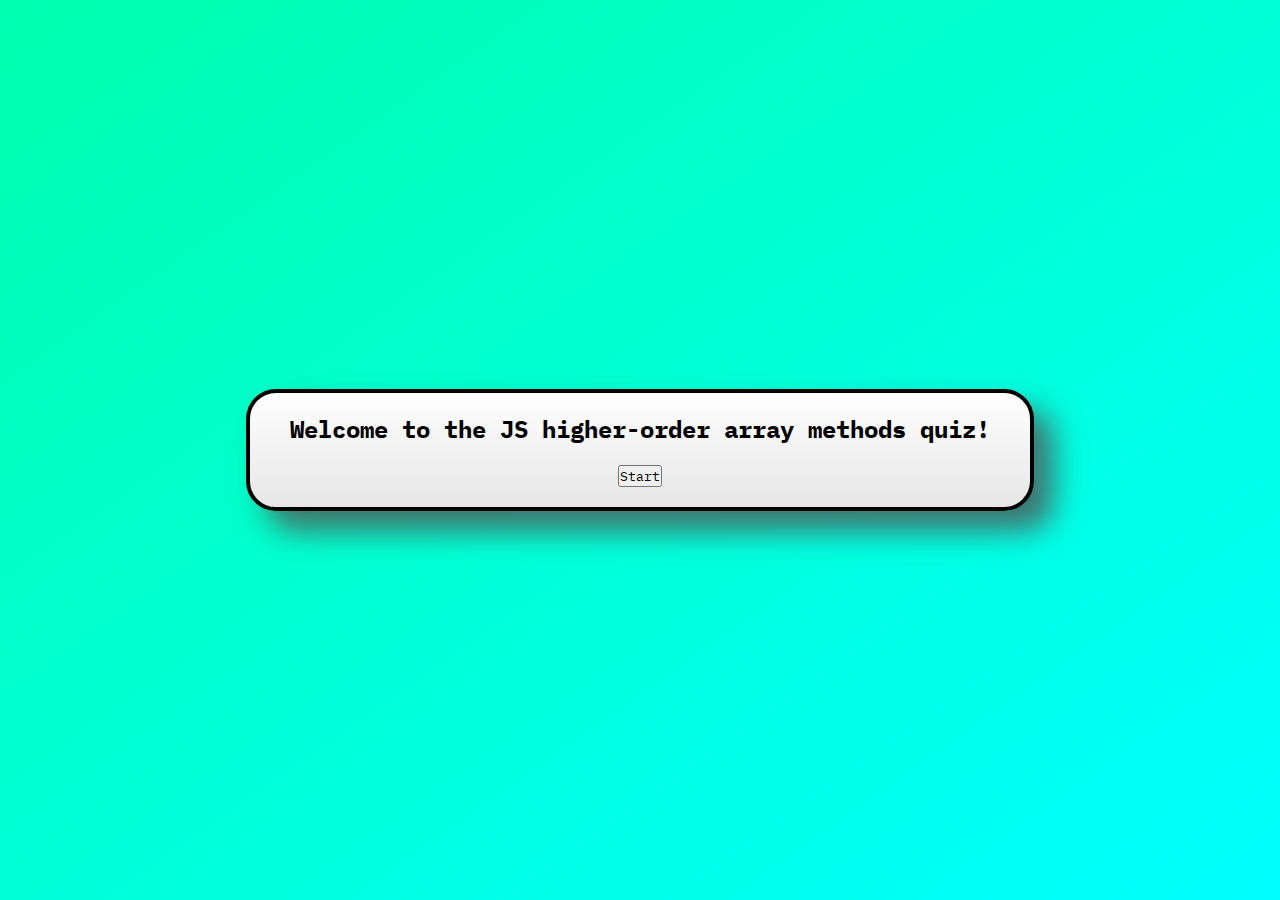
==== index.html @ bb8accd2 "edit styles and add questions" ====
<!DOCTYPE html>
<html lang="en">
<head>
  <meta charset="UTF-8">
  <meta http-equiv="X-UA-Compatible" content="IE=edge">
  <meta name="viewport" content="width=device-width, initial-scale=1.0">
  <title>Document</title>
  <link rel="stylesheet" href="./css/index.css">
  <link rel="preconnect" href="https://fonts.gstatic.com">
  <link href="https://fonts.googleapis.com/css2?family=Cousine:ital@0;1&family=IBM+Plex+Mono&display=swap" rel="stylesheet"> 
</head>
<body>

  <div class="container">

    <div class="start page">
      <h2>Welcome to the JS higher-order array methods quiz!</h2>
      <button class="start-button"><span>Start</span></button>
    </div>

    <div class="instructions page">
      <p>Lorem ipsum dolor sit amet consectetur adipisicing elit. Ducimus molestias nihil minima quas tempore aliquam harum maiores necessitatibus. Accusamus nam quis architecto harum voluptatum expedita eum vero repellendus provident neque?</p>
      <button class="begin-button"><span>Begin</span></button>
    </div>

    <div class="quiz page">
      <div class="question">
        <code class="question-input"></code>
      
        <svg xmlns="http://www.w3.org/2000/svg" class="icon icon-tabler icon-tabler-arrow-narrow-down" width="32" height="32" viewBox="0 0 24 24" stroke-width="2.0" stroke="#bbbbbb" fill="none" stroke-linecap="round" stroke-linejoin="round">
          <path stroke="none" d="M0 0h24v24H0z" fill="none"/>
          <line x1="12" y1="5" x2="12" y2="19" />
          <line x1="16" y1="15" x2="12" y2="19" />
          <line x1="8" y1="15" x2="12" y2="19" />
        </svg>
        
        <code class="question-method"></code>
        
        <svg xmlns="http://www.w3.org/2000/svg" class="icon icon-tabler icon-tabler-arrow-narrow-down" width="32" height="32" viewBox="0 0 24 24" stroke-width="2.0" stroke="#bbbbbb" fill="none" stroke-linecap="round" stroke-linejoin="round">
          <path stroke="none" d="M0 0h24v24H0z" fill="none"/>
          <line x1="12" y1="5" x2="12" y2="19" />
          <line x1="16" y1="15" x2="12" y2="19" />
          <line x1="8" y1="15" x2="12" y2="19" />
        </svg>

        <code class="question-output"></code>
      </div>

      <div class="answer-choices">
        <div class="answer-choice" id="choice-0">
          <code></code>
        </div>
        <div class="answer-choice" id="choice-1">
          <code></code>
        </div>
        <div class="answer-choice" id="choice-2">
          <code></code>
        </div>
        <div class="answer-choice" id="choice-3">
          <code></code>
        </div>
      </div>

      
      <button class="submit-button" disabled><span>Submit</span></button>

      <div class="timer">
        <span>10</span>
      </div>
    
    </div>

    <div class="results page">
      <h2>You scored <span class="total-score"></span> out of 7</h2>
      <button class="reset-button">Try again?</button>
    </div>

  <script type="module" src="./js/index.js"></script>
</body>
</html>
---- css/index.css ----
* {
  margin: 0;
  padding: 0;
  border: border-box;
  text-align: center;
  font-family: 'IBM Plex Mono', monospace;
}

body {
  display: -webkit-box;
  display: -ms-flexbox;
  display: flex;
  -webkit-box-align: center;
      -ms-flex-align: center;
          align-items: center;
  -webkit-box-pack: center;
      -ms-flex-pack: center;
          justify-content: center;
  -webkit-box-orient: vertical;
  -webkit-box-direction: normal;
      -ms-flex-direction: column;
          flex-direction: column;
  height: 100vh;
  background: -webkit-gradient(linear, left top, right bottom, from(#00ffae), to(cyan));
  background: linear-gradient(to right bottom, #00ffae, cyan);
}

.container {
  display: -webkit-box;
  display: -ms-flexbox;
  display: flex;
  -webkit-box-align: center;
      -ms-flex-align: center;
          align-items: center;
  -webkit-box-pack: center;
      -ms-flex-pack: center;
          justify-content: center;
  -webkit-box-orient: vertical;
  -webkit-box-direction: normal;
      -ms-flex-direction: column;
          flex-direction: column;
  border: 4px solid black;
  border-radius: 30px;
  background: -webkit-gradient(linear, left top, left bottom, from(white), to(#e7e6e6));
  background: linear-gradient(to bottom, white, #e7e6e6);
  -webkit-box-shadow: 20px 20px 30px rgba(81, 81, 81, 0.8);
          box-shadow: 20px 20px 30px rgba(81, 81, 81, 0.8);
  padding: 0px 30px;
  max-width: 720px;
  width: 80%;
}

.page {
  display: -webkit-box;
  display: -ms-flexbox;
  display: flex;
  -webkit-box-align: center;
      -ms-flex-align: center;
          align-items: center;
  -webkit-box-pack: center;
      -ms-flex-pack: center;
          justify-content: center;
  -webkit-box-orient: vertical;
  -webkit-box-direction: normal;
      -ms-flex-direction: column;
          flex-direction: column;
  width: 100%;
  padding: 20px;
}

.page button {
  margin-top: 20px;
}

.instructions {
  padding: 20px;
  display: none;
}

.quiz {
  display: none;
  -webkit-box-pack: space-evenly;
      -ms-flex-pack: space-evenly;
          justify-content: space-evenly;
  min-height: 80vh;
}

.results {
  display: none;
}

.answer-choices {
  display: -webkit-box;
  display: -ms-flexbox;
  display: flex;
  -webkit-box-align: center;
      -ms-flex-align: center;
          align-items: center;
  -webkit-box-pack: center;
      -ms-flex-pack: center;
          justify-content: center;
  -webkit-box-orient: vertical;
  -webkit-box-direction: normal;
      -ms-flex-direction: column;
          flex-direction: column;
  width: 100%;
}

.answer-choice {
  display: -webkit-box;
  display: -ms-flexbox;
  display: flex;
  -webkit-box-align: center;
      -ms-flex-align: center;
          align-items: center;
  -webkit-box-pack: center;
      -ms-flex-pack: center;
          justify-content: center;
  -webkit-box-orient: vertical;
  -webkit-box-direction: normal;
      -ms-flex-direction: column;
          flex-direction: column;
  min-height: 7vh;
  width: 80%;
  background-color: #c1ffe6;
  border: 2px solid black;
  -webkit-box-shadow: 3px 3px 3px #565656;
          box-shadow: 3px 3px 3px #565656;
  border-radius: 10px;
  margin-bottom: 15px;
  -webkit-transition: 0.12s;
  transition: 0.12s;
}

.choice-selected {
  background-color: #fcffa7;
  -webkit-transform: translate(-2px, -2px);
          transform: translate(-2px, -2px);
}

.choice-correct {
  background-color: #91ff73;
  -webkit-transform: translate(0px, 0px);
          transform: translate(0px, 0px);
}

.choice-incorrect {
  background-color: #fe8e8e;
  -webkit-transform: translate(0px, 0px);
          transform: translate(0px, 0px);
}

.question {
  display: -webkit-box;
  display: -ms-flexbox;
  display: flex;
  -webkit-box-align: center;
      -ms-flex-align: center;
          align-items: center;
  -webkit-box-pack: center;
      -ms-flex-pack: center;
          justify-content: center;
  -webkit-box-orient: vertical;
  -webkit-box-direction: normal;
      -ms-flex-direction: column;
          flex-direction: column;
  -webkit-box-pack: space-evenly;
      -ms-flex-pack: space-evenly;
          justify-content: space-evenly;
}

.question-input,
.question-method,
.question-output {
  margin: 4px 0px;
  font-size: 1.1rem;
}

.queried {
  font-size: 1.1rem;
}

code {
  background-color: rgba(208, 208, 208, 0);
  padding: 5px;
  font-size: 1.3rem;
  letter-spacing: 0.02rem;
}

@media (max-width: 628px) {
  .container {
    width: 99.5vw;
    padding: 0;
    margin: 0;
  }
  .page {
    padding: 0;
  }
}
/*# sourceMappingURL=index.css.map */
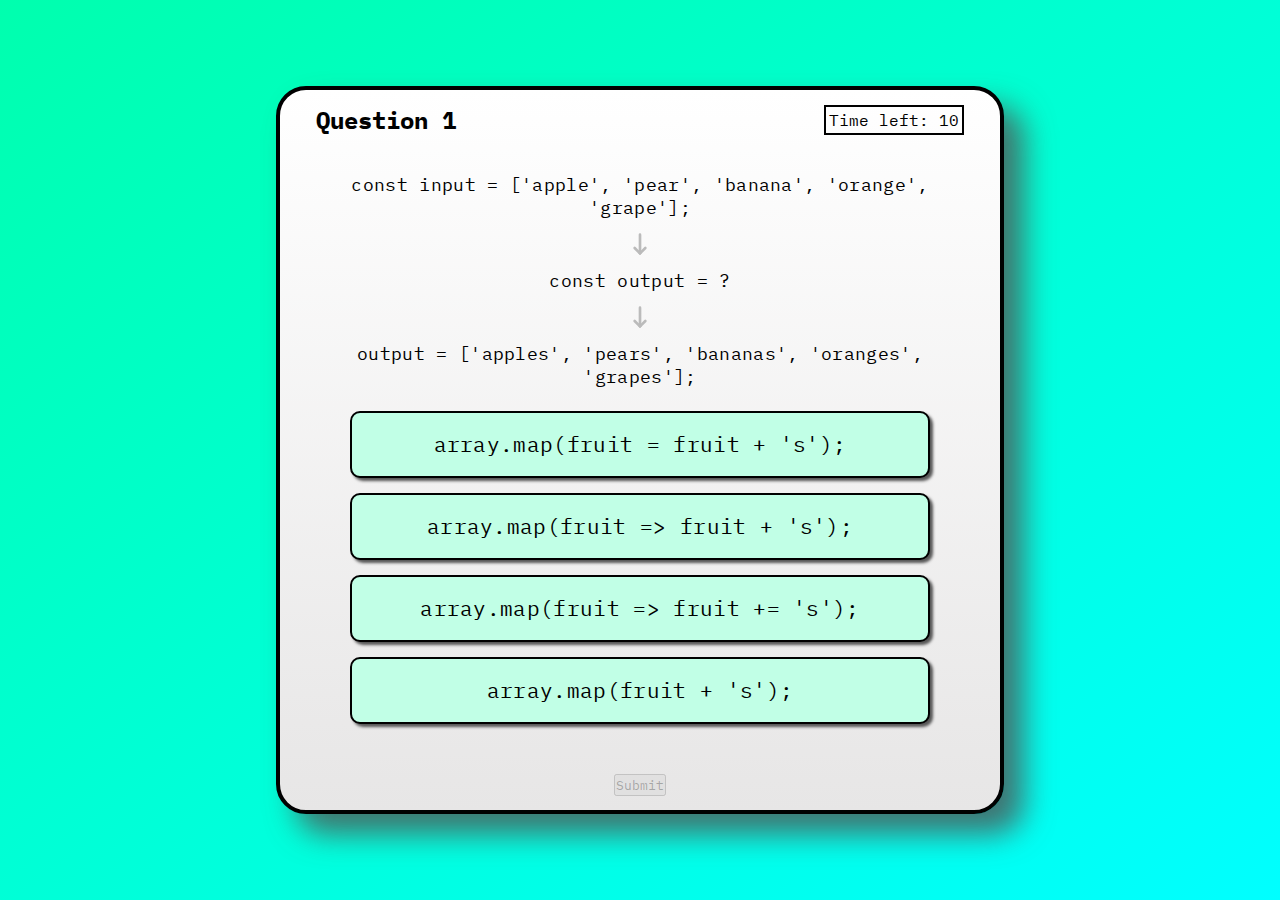
==== commit 00b63399: "add timer visualisation bar" ====
--- a/index.html
+++ b/index.html
@@ -24,6 +24,16 @@
     </div>
 
     <div class="quiz page">
+      <div class="question-info">
+        <h2>Question 1</h2>
+        
+        <div class="timer">
+          <p> Time left: <span class="timer-seconds">10</span></p>
+        </div>
+      </div>
+
+      <div class="timer-bar"></div>
+      
       <div class="question">
         <code class="question-input"></code>
       
@@ -64,10 +74,7 @@
       
       <button class="submit-button" disabled><span>Submit</span></button>
 
-      <div class="timer">
-        <span>10</span>
-      </div>
-    
+     
     </div>
 
     <div class="results page">
--- a/css/index.css
+++ b/css/index.css
@@ -45,7 +45,6 @@
   background: linear-gradient(to bottom, white, #e7e6e6);
   -webkit-box-shadow: 20px 20px 30px rgba(81, 81, 81, 0.8);
           box-shadow: 20px 20px 30px rgba(81, 81, 81, 0.8);
-  padding: 0px 30px;
   max-width: 720px;
   width: 80%;
 }
@@ -65,7 +64,6 @@
       -ms-flex-direction: column;
           flex-direction: column;
   width: 100%;
-  padding: 20px;
 }
 
 .page button {
@@ -87,6 +85,44 @@
 
 .results {
   display: none;
+}
+
+.question-info {
+  display: -webkit-box;
+  display: -ms-flexbox;
+  display: flex;
+  -webkit-box-align: center;
+      -ms-flex-align: center;
+          align-items: center;
+  -webkit-box-pack: center;
+      -ms-flex-pack: center;
+          justify-content: center;
+  -webkit-box-orient: vertical;
+  -webkit-box-direction: normal;
+      -ms-flex-direction: column;
+          flex-direction: column;
+  flex-direction: row;
+  -webkit-box-pack: justify;
+      -ms-flex-pack: justify;
+          justify-content: space-between;
+  width: 90%;
+  padding-bottom: 5px;
+}
+
+.timer-bar {
+  height: 4px;
+  background-color: #76fccb;
+  width: 0%;
+  margin-top: -10px;
+  -webkit-transition: 1s linear;
+  transition: 1s linear;
+  -ms-flex-item-align: start;
+      align-self: flex-start;
+}
+
+.timer {
+  border: 2px solid black;
+  padding: 3px;
 }
 
 .answer-choices {
@@ -167,6 +203,7 @@
   -webkit-box-pack: space-evenly;
       -ms-flex-pack: space-evenly;
           justify-content: space-evenly;
+  padding: 0px 20px;
 }
 
 .question-input,
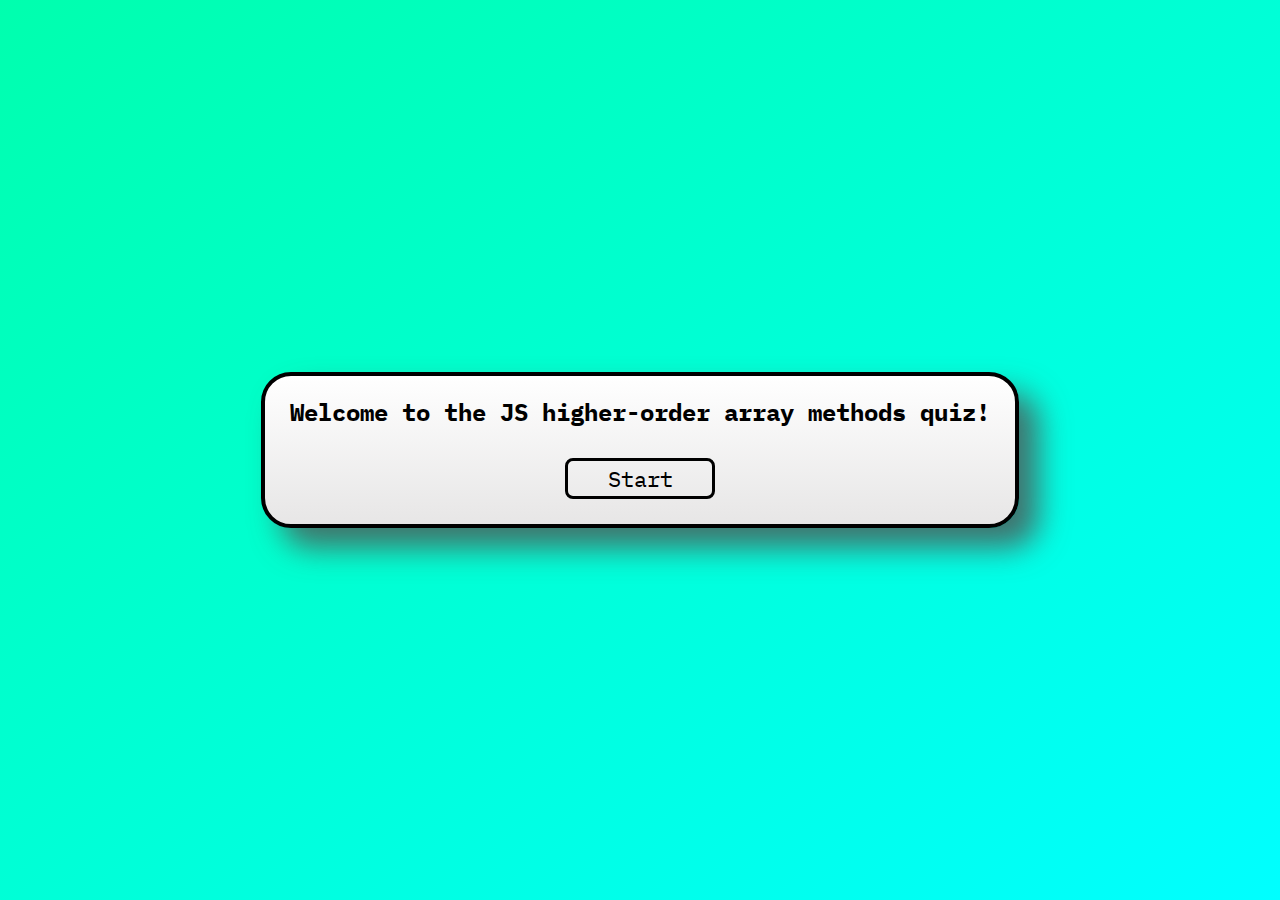
==== commit 5b6ed46b: "add button styling" ====
--- a/index.html
+++ b/index.html
@@ -25,7 +25,9 @@
 
     <div class="quiz page">
       <div class="question-info">
-        <h2>Question 1</h2>
+        <div class="question-title">
+          <h2>Question <span class="question-number"></span></h2>
+        </div>
         
         <div class="timer">
           <p> Time left: <span class="timer-seconds">10</span></p>
@@ -71,9 +73,7 @@
         </div>
       </div>
 
-      
       <button class="submit-button" disabled><span>Submit</span></button>
-
      
     </div>
 
--- a/css/index.css
+++ b/css/index.css
@@ -45,7 +45,7 @@
   background: linear-gradient(to bottom, white, #e7e6e6);
   -webkit-box-shadow: 20px 20px 30px rgba(81, 81, 81, 0.8);
           box-shadow: 20px 20px 30px rgba(81, 81, 81, 0.8);
-  max-width: 720px;
+  max-width: 750px;
   width: 80%;
 }
 
@@ -64,14 +64,10 @@
       -ms-flex-direction: column;
           flex-direction: column;
   width: 100%;
-}
-
-.page button {
-  margin-top: 20px;
+  padding: 20px;
 }
 
 .instructions {
-  padding: 20px;
   display: none;
 }
 
@@ -84,6 +80,7 @@
 }
 
 .results {
+  padding: 20px;
   display: none;
 }
 
@@ -107,6 +104,12 @@
           justify-content: space-between;
   width: 90%;
   padding-bottom: 5px;
+}
+
+.question-title {
+  border: 3px solid black;
+  border-radius: 10px;
+  padding: 8px;
 }
 
 .timer-bar {
@@ -122,7 +125,8 @@
 
 .timer {
   border: 2px solid black;
-  padding: 3px;
+  border-radius: 10px;
+  padding: 8px;
 }
 
 .answer-choices {
@@ -217,6 +221,25 @@
   font-size: 1.1rem;
 }
 
+button {
+  font-size: 1.4rem;
+  padding: 3px;
+  min-width: 150px;
+  border-radius: 8px;
+  background: transparent;
+  margin: 30px 0 5px;
+  border: 2px solid #a2a2a2;
+}
+
+button:enabled {
+  border: 3px solid black;
+  color: black;
+}
+
+button:enabled:hover {
+  background-color: #fcffa7;
+}
+
 code {
   background-color: rgba(208, 208, 208, 0);
   padding: 5px;
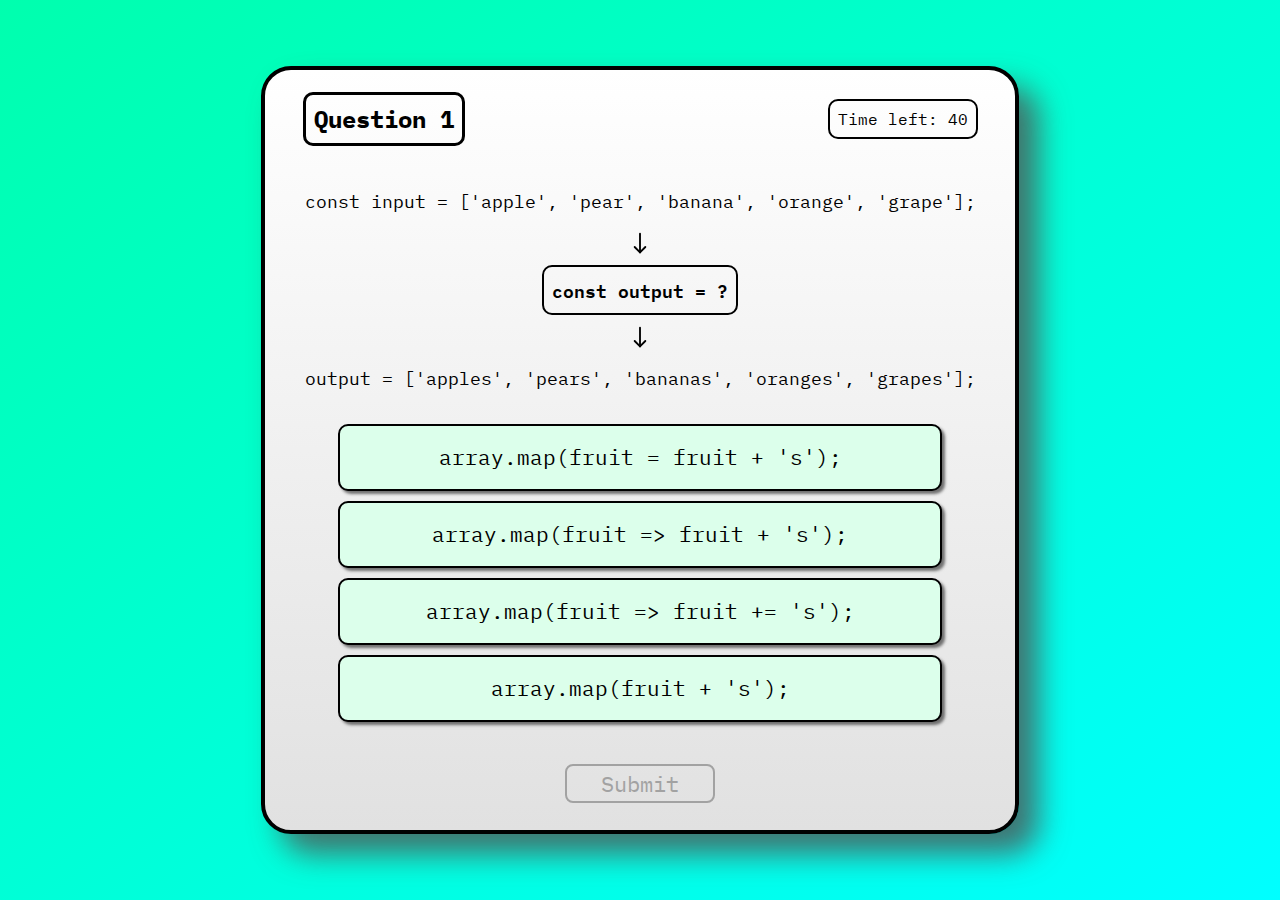
==== commit 48a15154: "refactor and restructure css" ====
--- a/index.html
+++ b/index.html
@@ -39,7 +39,7 @@
       <div class="question">
         <code class="question-input"></code>
       
-        <svg xmlns="http://www.w3.org/2000/svg" class="icon icon-tabler icon-tabler-arrow-narrow-down" width="32" height="32" viewBox="0 0 24 24" stroke-width="2.0" stroke="#bbbbbb" fill="none" stroke-linecap="round" stroke-linejoin="round">
+        <svg xmlns="http://www.w3.org/2000/svg" class="icon icon-tabler icon-tabler-arrow-narrow-down" width="32" height="36" viewBox="0 0 24 24" stroke-width="1.4" stroke="#000000" fill="none" stroke-linecap="round" stroke-linejoin="round">
           <path stroke="none" d="M0 0h24v24H0z" fill="none"/>
           <line x1="12" y1="5" x2="12" y2="19" />
           <line x1="16" y1="15" x2="12" y2="19" />
@@ -48,7 +48,7 @@
         
         <code class="question-method"></code>
         
-        <svg xmlns="http://www.w3.org/2000/svg" class="icon icon-tabler icon-tabler-arrow-narrow-down" width="32" height="32" viewBox="0 0 24 24" stroke-width="2.0" stroke="#bbbbbb" fill="none" stroke-linecap="round" stroke-linejoin="round">
+        <svg xmlns="http://www.w3.org/2000/svg" class="icon icon-tabler icon-tabler-arrow-narrow-down" width="32" height="36" viewBox="0 0 24 24" stroke-width="1.4" stroke="#000000" fill="none" stroke-linecap="round" stroke-linejoin="round">
           <path stroke="none" d="M0 0h24v24H0z" fill="none"/>
           <line x1="12" y1="5" x2="12" y2="19" />
           <line x1="16" y1="15" x2="12" y2="19" />
@@ -78,7 +78,7 @@
     </div>
 
     <div class="results page">
-      <h2>You scored <span class="total-score"></span> out of 7</h2>
+      <h2>You scored <span class="total-score"></span> out of 7.</h2>
       <button class="reset-button">Try again?</button>
     </div>
 
--- a/css/index.css
+++ b/css/index.css
@@ -4,6 +4,7 @@
   border: border-box;
   text-align: center;
   font-family: 'IBM Plex Mono', monospace;
+  color: black;
 }
 
 body {
@@ -41,8 +42,8 @@
           flex-direction: column;
   border: 4px solid black;
   border-radius: 30px;
-  background: -webkit-gradient(linear, left top, left bottom, from(white), to(#e7e6e6));
-  background: linear-gradient(to bottom, white, #e7e6e6);
+  background: -webkit-gradient(linear, left top, left bottom, from(white), to(#e1e1e1));
+  background: linear-gradient(to bottom, white, #e1e1e1);
   -webkit-box-shadow: 20px 20px 30px rgba(81, 81, 81, 0.8);
           box-shadow: 20px 20px 30px rgba(81, 81, 81, 0.8);
   max-width: 750px;
@@ -63,131 +64,28 @@
   -webkit-box-direction: normal;
       -ms-flex-direction: column;
           flex-direction: column;
+  display: none;
   width: 100%;
   padding: 20px;
 }
 
-.instructions {
-  display: none;
+.start {
+  display: -webkit-box;
+  display: -ms-flexbox;
+  display: flex;
 }
 
 .quiz {
-  display: none;
   -webkit-box-pack: space-evenly;
       -ms-flex-pack: space-evenly;
           justify-content: space-evenly;
   min-height: 80vh;
 }
 
-.results {
-  padding: 20px;
-  display: none;
-}
-
-.question-info {
-  display: -webkit-box;
-  display: -ms-flexbox;
-  display: flex;
-  -webkit-box-align: center;
-      -ms-flex-align: center;
-          align-items: center;
-  -webkit-box-pack: center;
-      -ms-flex-pack: center;
-          justify-content: center;
-  -webkit-box-orient: vertical;
-  -webkit-box-direction: normal;
-      -ms-flex-direction: column;
-          flex-direction: column;
-  flex-direction: row;
-  -webkit-box-pack: justify;
-      -ms-flex-pack: justify;
-          justify-content: space-between;
-  width: 90%;
-  padding-bottom: 5px;
-}
-
-.question-title {
-  border: 3px solid black;
-  border-radius: 10px;
+code {
+  background: transparent;
+  font-size: 1.3rem;
   padding: 8px;
-}
-
-.timer-bar {
-  height: 4px;
-  background-color: #76fccb;
-  width: 0%;
-  margin-top: -10px;
-  -webkit-transition: 1s linear;
-  transition: 1s linear;
-  -ms-flex-item-align: start;
-      align-self: flex-start;
-}
-
-.timer {
-  border: 2px solid black;
-  border-radius: 10px;
-  padding: 8px;
-}
-
-.answer-choices {
-  display: -webkit-box;
-  display: -ms-flexbox;
-  display: flex;
-  -webkit-box-align: center;
-      -ms-flex-align: center;
-          align-items: center;
-  -webkit-box-pack: center;
-      -ms-flex-pack: center;
-          justify-content: center;
-  -webkit-box-orient: vertical;
-  -webkit-box-direction: normal;
-      -ms-flex-direction: column;
-          flex-direction: column;
-  width: 100%;
-}
-
-.answer-choice {
-  display: -webkit-box;
-  display: -ms-flexbox;
-  display: flex;
-  -webkit-box-align: center;
-      -ms-flex-align: center;
-          align-items: center;
-  -webkit-box-pack: center;
-      -ms-flex-pack: center;
-          justify-content: center;
-  -webkit-box-orient: vertical;
-  -webkit-box-direction: normal;
-      -ms-flex-direction: column;
-          flex-direction: column;
-  min-height: 7vh;
-  width: 80%;
-  background-color: #c1ffe6;
-  border: 2px solid black;
-  -webkit-box-shadow: 3px 3px 3px #565656;
-          box-shadow: 3px 3px 3px #565656;
-  border-radius: 10px;
-  margin-bottom: 15px;
-  -webkit-transition: 0.12s;
-  transition: 0.12s;
-}
-
-.choice-selected {
-  background-color: #fcffa7;
-  -webkit-transform: translate(-2px, -2px);
-          transform: translate(-2px, -2px);
-}
-
-.choice-correct {
-  background-color: #91ff73;
-  -webkit-transform: translate(0px, 0px);
-          transform: translate(0px, 0px);
-}
-
-.choice-incorrect {
-  background-color: #fe8e8e;
-  -webkit-transform: translate(0px, 0px);
-          transform: translate(0px, 0px);
 }
 
 .question {
@@ -207,7 +105,7 @@
   -webkit-box-pack: space-evenly;
       -ms-flex-pack: space-evenly;
           justify-content: space-evenly;
-  padding: 0px 20px;
+  padding: 10px 20px 20px;
 }
 
 .question-input,
@@ -217,34 +115,163 @@
   font-size: 1.1rem;
 }
 
+.question-info {
+  display: -webkit-box;
+  display: -ms-flexbox;
+  display: flex;
+  -webkit-box-align: center;
+      -ms-flex-align: center;
+          align-items: center;
+  -webkit-box-pack: center;
+      -ms-flex-pack: center;
+          justify-content: center;
+  -webkit-box-orient: horizontal;
+  -webkit-box-direction: normal;
+      -ms-flex-direction: row;
+          flex-direction: row;
+  -webkit-box-pack: justify;
+      -ms-flex-pack: justify;
+          justify-content: space-between;
+  width: 90%;
+  margin-bottom: 15px;
+}
+
+.question-title {
+  border: 3px solid black;
+  border-radius: 10px;
+  padding: 8px;
+}
+
 .queried {
-  font-size: 1.1rem;
+  font-weight: 600;
+  border: 2px solid black;
+  border-radius: 10px;
+}
+
+.timer-bar {
+  background-color: #00ffae;
+  -ms-flex-item-align: start;
+      align-self: flex-start;
+  height: 4px;
+  width: 0%;
+  -webkit-transition: 1s linear;
+  transition: 1s linear;
+}
+
+.timer {
+  border: 2px solid black;
+  border-radius: 10px;
+  padding: 8px;
+}
+
+.answer-choices {
+  display: -webkit-box;
+  display: -ms-flexbox;
+  display: flex;
+  -webkit-box-align: center;
+      -ms-flex-align: center;
+          align-items: center;
+  -webkit-box-pack: center;
+      -ms-flex-pack: center;
+          justify-content: center;
+  -webkit-box-orient: vertical;
+  -webkit-box-direction: normal;
+      -ms-flex-direction: column;
+          flex-direction: column;
+  width: 100%;
+}
+
+.answer-choice {
+  display: -webkit-box;
+  display: -ms-flexbox;
+  display: flex;
+  -webkit-box-align: center;
+      -ms-flex-align: center;
+          align-items: center;
+  -webkit-box-pack: center;
+      -ms-flex-pack: center;
+          justify-content: center;
+  -webkit-box-orient: vertical;
+  -webkit-box-direction: normal;
+      -ms-flex-direction: column;
+          flex-direction: column;
+  border: 2px solid black;
+  border-radius: 10px;
+  background-color: #dcffeb;
+  min-height: 7vh;
+  width: 80%;
+  margin-bottom: 10px;
+  -webkit-box-shadow: 3px 3px 3px rgba(81, 81, 81, 0.8);
+          box-shadow: 3px 3px 3px rgba(81, 81, 81, 0.8);
+  -webkit-transition: 0.12s;
+  transition: 0.12s;
+}
+
+.answer-choice:hover {
+  background-color: #fcffa7;
+}
+
+.choice-selected {
+  background-color: #fcffa7;
+  -webkit-transform: translate(-2px, -2px);
+          transform: translate(-2px, -2px);
+}
+
+.choice-selected:hover {
+  background-color: #fcffa7;
+}
+
+.choice-correct {
+  background-color: #91ff73;
+  -webkit-transform: translate(0px, 0px);
+          transform: translate(0px, 0px);
+}
+
+.choice-correct:hover {
+  background-color: #91ff73;
+}
+
+.choice-incorrect {
+  background-color: #fe8e8e;
+  -webkit-transform: translate(0px, 0px);
+          transform: translate(0px, 0px);
+}
+
+.choice-incorrect:hover {
+  background-color: #fe8e8e;
+}
+
+.choice-disabled {
+  background-color: #dedcdc;
+  -webkit-transform: translate(0px, 0px);
+          transform: translate(0px, 0px);
+  color: rgba(81, 81, 81, 0.8);
+  border-color: rgba(81, 81, 81, 0.8);
+}
+
+.choice-disabled:hover {
+  background-color: #dedcdc;
 }
 
 button {
-  font-size: 1.4rem;
-  padding: 3px;
-  min-width: 150px;
+  border: 2px solid #a2a2a2;
   border-radius: 8px;
   background: transparent;
+  font-size: 1.4rem;
+  color: #a2a2a2;
+  min-width: 150px;
   margin: 30px 0 5px;
-  border: 2px solid #a2a2a2;
+  padding: 3px;
 }
 
 button:enabled {
   border: 3px solid black;
+  border-radius: 8px;
   color: black;
 }
 
 button:enabled:hover {
   background-color: #fcffa7;
-}
-
-code {
-  background-color: rgba(208, 208, 208, 0);
-  padding: 5px;
-  font-size: 1.3rem;
-  letter-spacing: 0.02rem;
 }
 
 @media (max-width: 628px) {
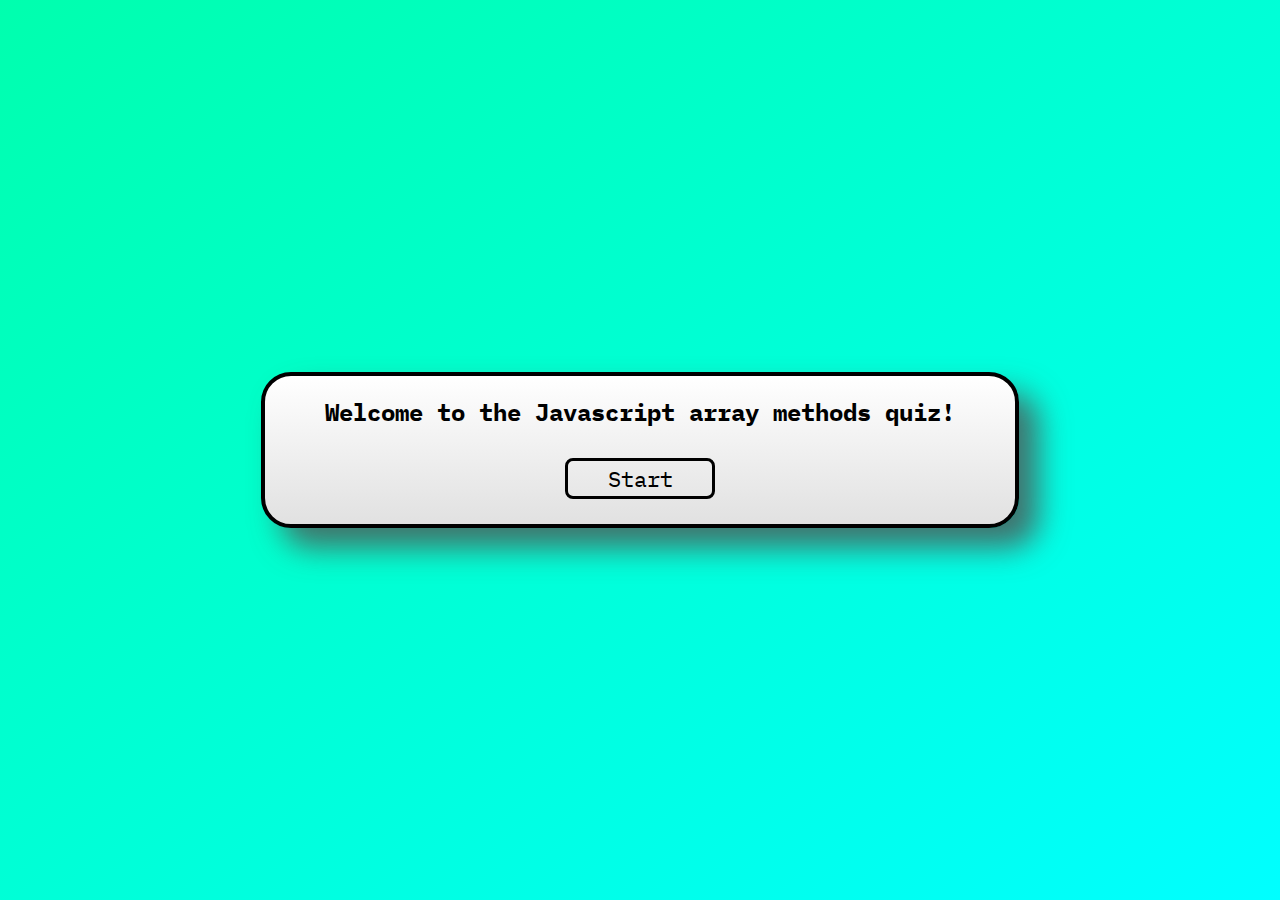
==== commit cdeec105: "adjust breakpoints and add instructions text" ====
--- a/index.html
+++ b/index.html
@@ -14,12 +14,19 @@
   <div class="container">
 
     <div class="start page">
-      <h2>Welcome to the JS higher-order array methods quiz!</h2>
+      <h2>Welcome to the Javascript array methods quiz!</h2>
       <button class="start-button"><span>Start</span></button>
     </div>
 
     <div class="instructions page">
-      <p>Lorem ipsum dolor sit amet consectetur adipisicing elit. Ducimus molestias nihil minima quas tempore aliquam harum maiores necessitatibus. Accusamus nam quis architecto harum voluptatum expedita eum vero repellendus provident neque?</p>
+      <p>You will be asked 7 questions about array methods in Javascript.</p> 
+      <p>Each question is multiple choice, with four options.</p>
+      <p>You have up to 60 seconds to answer each question.</p>
+      <p>Array methods to know before beginning the quiz:</p>
+      <a href="https://developer.mozilla.org/en-US/docs/Web/JavaScript/Reference/Global_Objects/Array/map">Array.prototype.map</a>
+      <a href="https://developer.mozilla.org/en-US/docs/Web/JavaScript/Reference/Global_Objects/Array/filter">Array.prototype.filter</a>
+      <a href="https://developer.mozilla.org/en-US/docs/Web/JavaScript/Reference/Global_Objects/Array/reduce">Array.prototype.reduce</a>
+      <a href="https://developer.mozilla.org/en-US/docs/Web/JavaScript/Reference/Global_Objects/Array/sort">Array.prototype.sort</a>
       <button class="begin-button"><span>Begin</span></button>
     </div>
 
--- a/css/index.css
+++ b/css/index.css
@@ -73,6 +73,10 @@
   display: -webkit-box;
   display: -ms-flexbox;
   display: flex;
+}
+
+.instructions p {
+  margin-bottom: 20px;
 }
 
 .quiz {
@@ -274,14 +278,60 @@
   background-color: #fcffa7;
 }
 
-@media (max-width: 628px) {
+@media (max-width: 576px) {
   .container {
-    width: 99.5vw;
-    padding: 0;
-    margin: 0;
+    width: 98vw;
   }
   .page {
-    padding: 0;
+    padding: 10px;
+  }
+  code {
+    font-size: 0.9rem;
+  }
+  .question-input,
+  .question-method,
+  .question-output {
+    font-size: 0.9rem;
+  }
+  .answer-choice {
+    width: 90%;
+  }
+}
+
+@media (min-width: 576px) {
+  .container {
+    width: 98.9vw;
+  }
+  .page {
+    padding: 10px;
+  }
+  code {
+    font-size: 1.2rem;
+  }
+  .question-input,
+  .question-method,
+  .question-output {
+    font-size: 1rem;
+  }
+}
+
+@media (min-width: 768px) {
+  .container {
+    width: 90%;
+  }
+  .page {
+    padding: 20px 0;
+  }
+  code {
+    font-size: 1.3rem;
+  }
+  p {
+    font-size: 1.1rem;
+  }
+  .question-input,
+  .question-method,
+  .question-output {
+    font-size: 1.1rem;
   }
 }
 /*# sourceMappingURL=index.css.map */